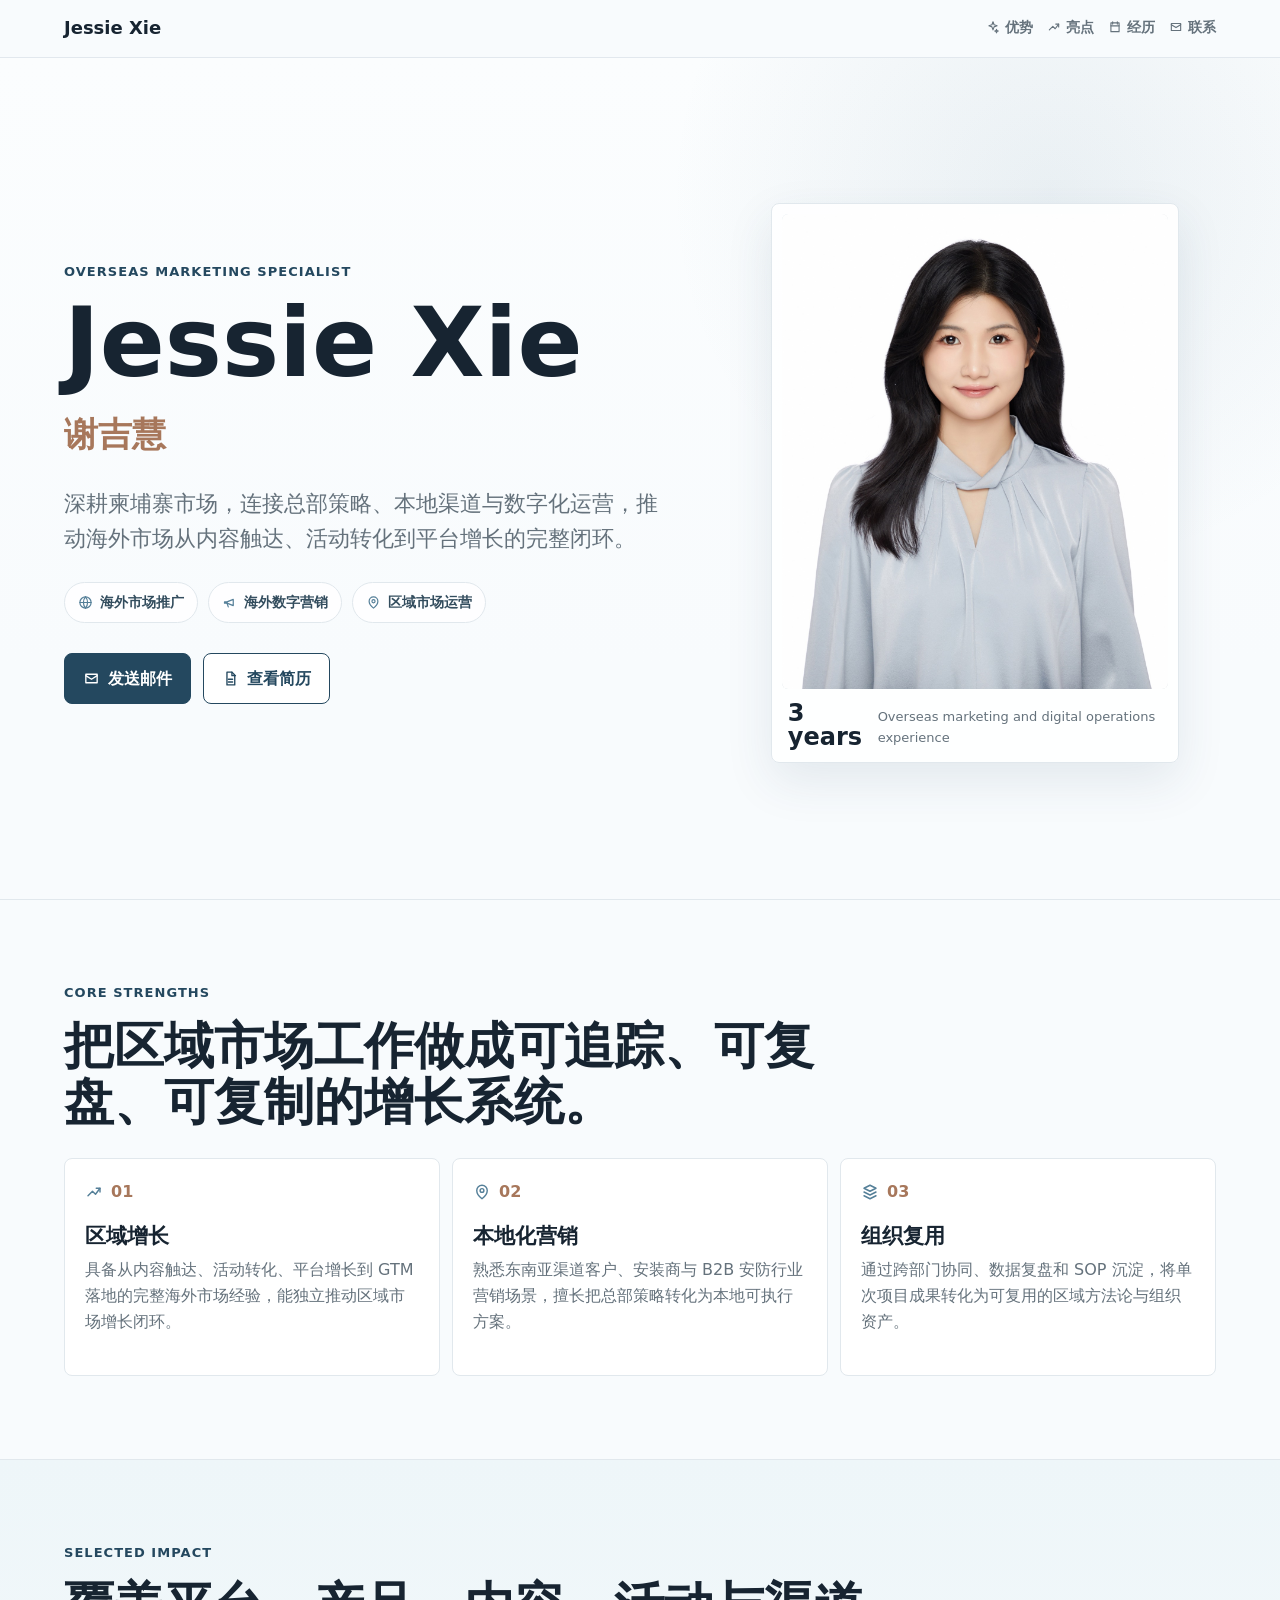
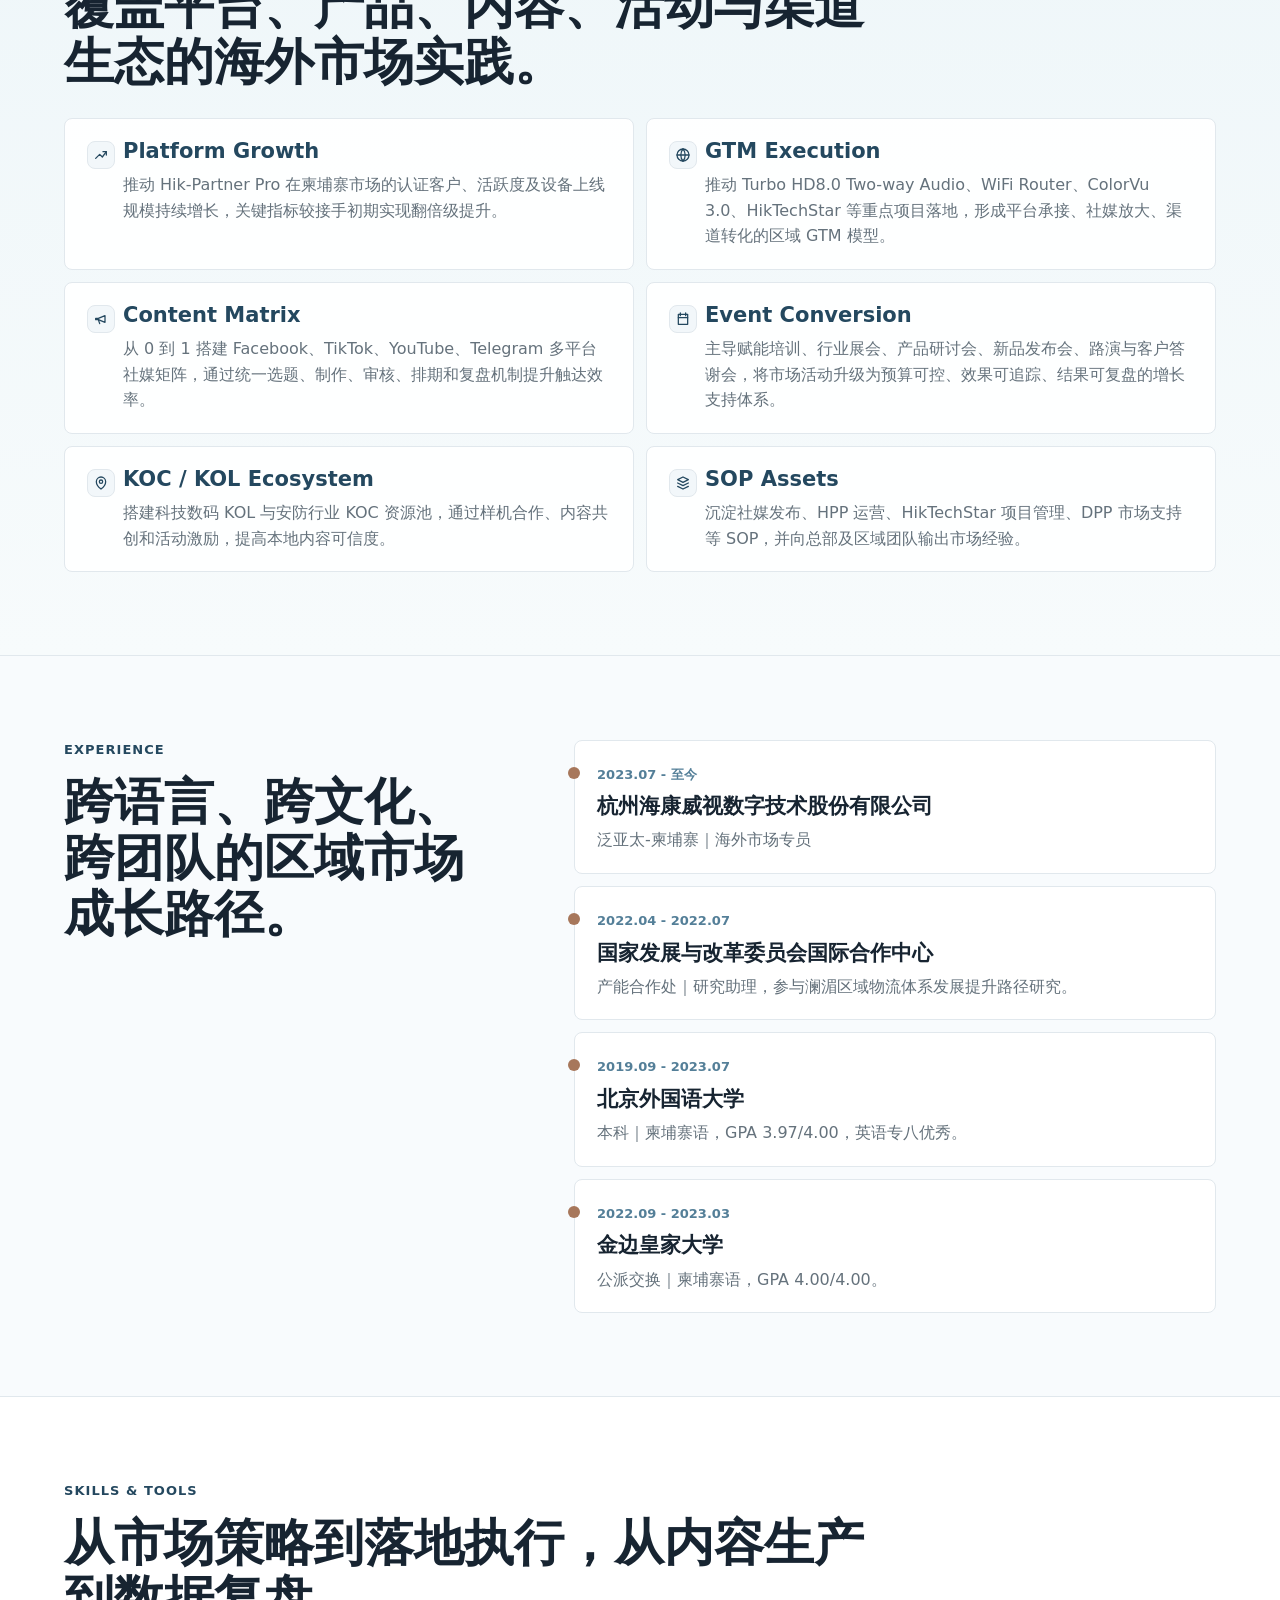
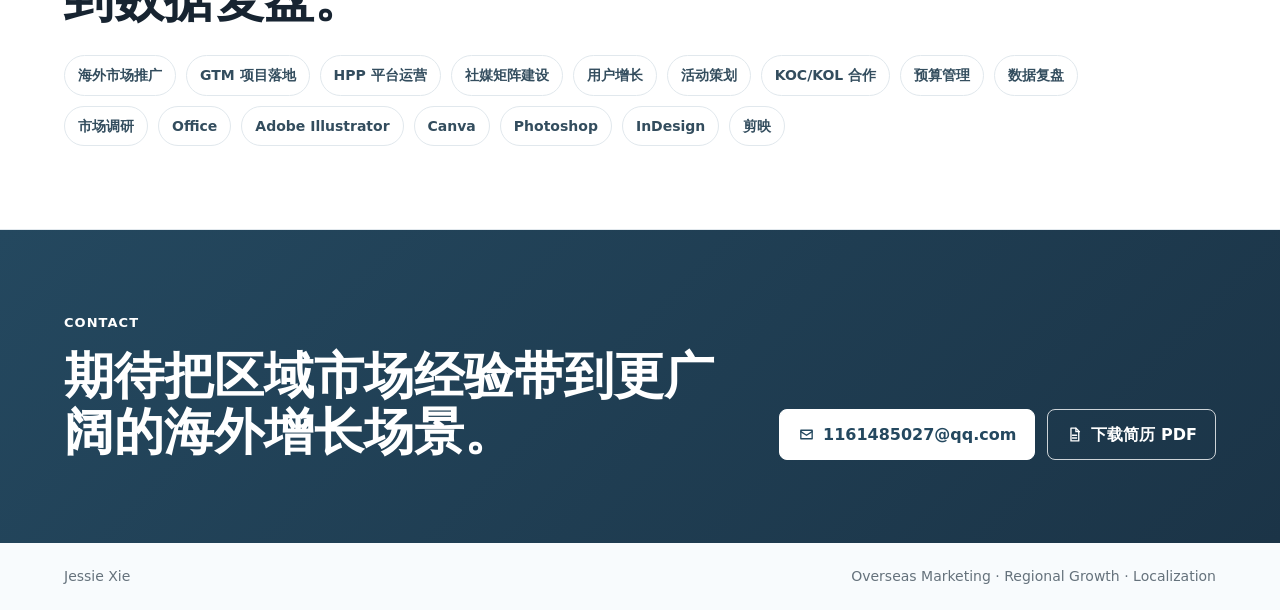
==== index.html @ 1bf98905 "Add Jessie Xie personal homepage" ====
<!DOCTYPE html>
<html lang="zh-CN">
  <head>
    <meta charset="UTF-8" />
    <meta name="viewport" content="width=device-width, initial-scale=1.0" />
    <meta
      name="description"
      content="Jessie Xie personal homepage for overseas marketing, regional growth, GTM execution, and Southeast Asia localization."
    />
    <title>Jessie Xie</title>
    <link rel="stylesheet" href="./styles.css" />
  </head>
  <body>
    <svg class="icon-sprite" aria-hidden="true">
      <symbol id="icon-mail" viewBox="0 0 24 24">
        <path d="M4 6h16v12H4z" />
        <path d="m4 8 8 5 8-5" />
      </symbol>
      <symbol id="icon-file" viewBox="0 0 24 24">
        <path d="M7 3h7l4 4v14H7z" />
        <path d="M14 3v5h5" />
        <path d="M9 13h6" />
        <path d="M9 17h6" />
      </symbol>
      <symbol id="icon-globe" viewBox="0 0 24 24">
        <circle cx="12" cy="12" r="9" />
        <path d="M3 12h18" />
        <path d="M12 3c2.2 2.4 3.3 5.4 3.3 9S14.2 18.6 12 21" />
        <path d="M12 3c-2.2 2.4-3.3 5.4-3.3 9S9.8 18.6 12 21" />
      </symbol>
      <symbol id="icon-trend" viewBox="0 0 24 24">
        <path d="M4 17 10 11l4 4 6-8" />
        <path d="M15 7h5v5" />
      </symbol>
      <symbol id="icon-map" viewBox="0 0 24 24">
        <path d="M12 21s7-5.3 7-11a7 7 0 0 0-14 0c0 5.7 7 11 7 11z" />
        <circle cx="12" cy="10" r="2.5" />
      </symbol>
      <symbol id="icon-layers" viewBox="0 0 24 24">
        <path d="m12 3 8 4-8 4-8-4z" />
        <path d="m4 12 8 4 8-4" />
        <path d="m4 17 8 4 8-4" />
      </symbol>
      <symbol id="icon-megaphone" viewBox="0 0 24 24">
        <path d="M4 13h4l10 4V7L8 11H4z" />
        <path d="m8 13 2 6" />
      </symbol>
      <symbol id="icon-calendar" viewBox="0 0 24 24">
        <path d="M5 5h14v15H5z" />
        <path d="M8 3v4" />
        <path d="M16 3v4" />
        <path d="M5 10h14" />
      </symbol>
      <symbol id="icon-spark" viewBox="0 0 24 24">
        <path d="M12 3l1.8 5.2L19 10l-5.2 1.8L12 17l-1.8-5.2L5 10l5.2-1.8z" />
        <path d="M18 16l.8 2.2L21 19l-2.2.8L18 22l-.8-2.2L15 19l2.2-.8z" />
      </symbol>
    </svg>

    <header class="site-header">
      <a class="brand" href="#top" aria-label="Jessie Xie home">Jessie Xie</a>
      <nav class="nav" aria-label="Main navigation">
        <a href="#strengths"><svg class="icon"><use href="#icon-spark"></use></svg>优势</a>
        <a href="#work"><svg class="icon"><use href="#icon-trend"></use></svg>亮点</a>
        <a href="#experience"><svg class="icon"><use href="#icon-calendar"></use></svg>经历</a>
        <a href="#contact"><svg class="icon"><use href="#icon-mail"></use></svg>联系</a>
      </nav>
    </header>

    <main id="top">
      <section class="hero">
        <div class="hero-copy">
          <p class="eyebrow">Overseas Marketing Specialist</p>
          <h1>Jessie Xie</h1>
          <p class="name-cn">谢吉慧</p>
          <p class="hero-lead">
            深耕柬埔寨市场，连接总部策略、本地渠道与数字化运营，推动海外市场从内容触达、活动转化到平台增长的完整闭环。
          </p>
          <div class="hero-tags" aria-label="Career focus">
            <span><svg class="icon"><use href="#icon-globe"></use></svg>海外市场推广</span>
            <span><svg class="icon"><use href="#icon-megaphone"></use></svg>海外数字营销</span>
            <span><svg class="icon"><use href="#icon-map"></use></svg>区域市场运营</span>
          </div>
          <div class="hero-actions">
            <a class="button primary" href="mailto:1161485027@qq.com"><svg class="icon"><use href="#icon-mail"></use></svg>发送邮件</a>
            <a class="button secondary" href="./assets/Jessie-Xie-Resume.pdf" target="_blank" rel="noopener"><svg class="icon"><use href="#icon-file"></use></svg>查看简历</a>
          </div>
        </div>

        <aside class="portrait-card" aria-label="Jessie Xie profile photo">
          <div class="portrait-frame">
            <img src="./assets/profile.jpg" alt="Jessie Xie简历照片" onerror="this.remove(); document.querySelector('.portrait-placeholder').hidden = false;" />
            <div class="portrait-placeholder" hidden>
              <span class="initials">JX</span>
              <span class="placeholder-label">Profile photo</span>
            </div>
          </div>
          <div class="portrait-caption">
            <strong>3 years</strong>
            <span>Overseas marketing and digital operations experience</span>
          </div>
        </aside>
      </section>

      <section class="section" id="strengths">
        <div class="section-heading">
          <p class="eyebrow">Core Strengths</p>
          <h2>把区域市场工作做成可追踪、可复盘、可复制的增长系统。</h2>
        </div>
        <div class="strength-grid">
          <article>
            <span class="card-index"><svg class="icon"><use href="#icon-trend"></use></svg>01</span>
            <h3>区域增长</h3>
            <p>
              具备从内容触达、活动转化、平台增长到 GTM 落地的完整海外市场经验，能独立推动区域市场增长闭环。
            </p>
          </article>
          <article>
            <span class="card-index"><svg class="icon"><use href="#icon-map"></use></svg>02</span>
            <h3>本地化营销</h3>
            <p>
              熟悉东南亚渠道客户、安装商与 B2B 安防行业营销场景，擅长把总部策略转化为本地可执行方案。
            </p>
          </article>
          <article>
            <span class="card-index"><svg class="icon"><use href="#icon-layers"></use></svg>03</span>
            <h3>组织复用</h3>
            <p>
              通过跨部门协同、数据复盘和 SOP 沉淀，将单次项目成果转化为可复用的区域方法论与组织资产。
            </p>
          </article>
        </div>
      </section>

      <section class="section work-section" id="work">
        <div class="section-heading">
          <p class="eyebrow">Selected Impact</p>
          <h2>覆盖平台、产品、内容、活动与渠道生态的海外市场实践。</h2>
        </div>
        <div class="impact-list">
          <article>
            <span class="impact-icon"><svg class="icon"><use href="#icon-trend"></use></svg></span>
            <h3>Platform Growth</h3>
            <p>
              推动 Hik-Partner Pro 在柬埔寨市场的认证客户、活跃度及设备上线规模持续增长，关键指标较接手初期实现翻倍级提升。
            </p>
          </article>
          <article>
            <span class="impact-icon"><svg class="icon"><use href="#icon-globe"></use></svg></span>
            <h3>GTM Execution</h3>
            <p>
              推动 Turbo HD8.0 Two-way Audio、WiFi Router、ColorVu 3.0、HikTechStar 等重点项目落地，形成平台承接、社媒放大、渠道转化的区域 GTM 模型。
            </p>
          </article>
          <article>
            <span class="impact-icon"><svg class="icon"><use href="#icon-megaphone"></use></svg></span>
            <h3>Content Matrix</h3>
            <p>
              从 0 到 1 搭建 Facebook、TikTok、YouTube、Telegram 多平台社媒矩阵，通过统一选题、制作、审核、排期和复盘机制提升触达效率。
            </p>
          </article>
          <article>
            <span class="impact-icon"><svg class="icon"><use href="#icon-calendar"></use></svg></span>
            <h3>Event Conversion</h3>
            <p>
              主导赋能培训、行业展会、产品研讨会、新品发布会、路演与客户答谢会，将市场活动升级为预算可控、效果可追踪、结果可复盘的增长支持体系。
            </p>
          </article>
          <article>
            <span class="impact-icon"><svg class="icon"><use href="#icon-map"></use></svg></span>
            <h3>KOC / KOL Ecosystem</h3>
            <p>
              搭建科技数码 KOL 与安防行业 KOC 资源池，通过样机合作、内容共创和活动激励，提高本地内容可信度。
            </p>
          </article>
          <article>
            <span class="impact-icon"><svg class="icon"><use href="#icon-layers"></use></svg></span>
            <h3>SOP Assets</h3>
            <p>
              沉淀社媒发布、HPP 运营、HikTechStar 项目管理、DPP 市场支持等 SOP，并向总部及区域团队输出市场经验。
            </p>
          </article>
        </div>
      </section>

      <section class="section split-section" id="experience">
        <div class="section-heading">
          <p class="eyebrow">Experience</p>
          <h2>跨语言、跨文化、跨团队的区域市场成长路径。</h2>
        </div>
        <div class="timeline">
          <article>
            <span class="time">2023.07 - 至今</span>
            <h3>杭州海康威视数字技术股份有限公司</h3>
            <p>泛亚太-柬埔寨｜海外市场专员</p>
          </article>
          <article>
            <span class="time">2022.04 - 2022.07</span>
            <h3>国家发展与改革委员会国际合作中心</h3>
            <p>产能合作处｜研究助理，参与澜湄区域物流体系发展提升路径研究。</p>
          </article>
          <article>
            <span class="time">2019.09 - 2023.07</span>
            <h3>北京外国语大学</h3>
            <p>本科｜柬埔寨语，GPA 3.97/4.00，英语专八优秀。</p>
          </article>
          <article>
            <span class="time">2022.09 - 2023.03</span>
            <h3>金边皇家大学</h3>
            <p>公派交换｜柬埔寨语，GPA 4.00/4.00。</p>
          </article>
        </div>
      </section>

      <section class="section skills-section">
        <div class="section-heading">
          <p class="eyebrow">Skills & Tools</p>
          <h2>从市场策略到落地执行，从内容生产到数据复盘。</h2>
        </div>
        <div class="skills">
          <span>海外市场推广</span>
          <span>GTM 项目落地</span>
          <span>HPP 平台运营</span>
          <span>社媒矩阵建设</span>
          <span>用户增长</span>
          <span>活动策划</span>
          <span>KOC/KOL 合作</span>
          <span>预算管理</span>
          <span>数据复盘</span>
          <span>市场调研</span>
          <span>Office</span>
          <span>Adobe Illustrator</span>
          <span>Canva</span>
          <span>Photoshop</span>
          <span>InDesign</span>
          <span>剪映</span>
        </div>
      </section>

      <section class="contact" id="contact">
        <div>
          <p class="eyebrow">Contact</p>
          <h2>期待把区域市场经验带到更广阔的海外增长场景。</h2>
        </div>
        <div class="contact-actions">
          <a class="button primary" href="mailto:1161485027@qq.com"><svg class="icon"><use href="#icon-mail"></use></svg>1161485027@qq.com</a>
          <a class="button secondary" href="./assets/Jessie-Xie-Resume.pdf" target="_blank" rel="noopener"><svg class="icon"><use href="#icon-file"></use></svg>下载简历 PDF</a>
        </div>
      </section>
    </main>

    <footer class="footer">
      <span>Jessie Xie</span>
      <span>Overseas Marketing · Regional Growth · Localization</span>
    </footer>
  </body>
</html>
---- styles.css ----
:root {
  color-scheme: light;
  --ink: #172431;
  --muted: #65727c;
  --line: #e1e8ed;
  --paper: #f8fbfd;
  --panel: #ffffff;
  --accent: #547f98;
  --accent-dark: #24485f;
  --warm: #a7775b;
  --soft: #eef6f9;
  --mist: #f2f7fa;
  --shadow: 0 18px 48px rgba(36, 72, 95, 0.1);
}

* {
  box-sizing: border-box;
}

html {
  scroll-behavior: smooth;
}

body {
  margin: 0;
  background: var(--paper);
  color: var(--ink);
  font-family: Inter, ui-sans-serif, system-ui, -apple-system, BlinkMacSystemFont, "Segoe UI", "PingFang SC", "Microsoft YaHei", sans-serif;
  line-height: 1.6;
}

a {
  color: inherit;
  text-decoration: none;
}

.icon-sprite {
  position: absolute;
  width: 0;
  height: 0;
  overflow: hidden;
}

.icon {
  width: 1em;
  height: 1em;
  flex: 0 0 auto;
  stroke: currentColor;
  stroke-width: 1.9;
  stroke-linecap: round;
  stroke-linejoin: round;
  fill: none;
}

.site-header {
  position: sticky;
  top: 0;
  z-index: 10;
  display: flex;
  align-items: center;
  justify-content: space-between;
  gap: 24px;
  padding: 14px clamp(20px, 5vw, 72px);
  border-bottom: 1px solid rgba(225, 232, 237, 0.92);
  background: rgba(248, 251, 253, 0.94);
  backdrop-filter: blur(16px);
}

.brand {
  font-size: 18px;
  font-weight: 800;
  letter-spacing: 0;
}

.nav {
  display: flex;
  flex-wrap: wrap;
  justify-content: flex-end;
  gap: 8px 14px;
  color: var(--muted);
  font-size: 14px;
  font-weight: 650;
}

.nav a {
  display: inline-flex;
  align-items: center;
  gap: 5px;
  border-bottom: 2px solid transparent;
}

.nav .icon {
  width: 14px;
  height: 14px;
}

.nav a:hover {
  color: var(--accent-dark);
  border-color: var(--accent);
}

main {
  overflow: hidden;
}

.hero {
  display: grid;
  grid-template-columns: minmax(0, 1.08fr) minmax(300px, 0.86fr);
  align-items: center;
  gap: clamp(28px, 5vw, 68px);
  min-height: calc(100vh - 58px);
  padding: clamp(36px, 6vw, 68px) clamp(20px, 5vw, 72px) clamp(34px, 5vw, 58px);
  border-bottom: 1px solid var(--line);
  background:
    radial-gradient(circle at 82% 16%, rgba(84, 127, 152, 0.1), transparent 30%),
    linear-gradient(180deg, #fbfdfe 0%, var(--paper) 72%);
}

.hero-copy {
  max-width: 840px;
}

.eyebrow {
  margin: 0 0 14px;
  color: var(--accent-dark);
  font-size: 13px;
  font-weight: 800;
  letter-spacing: 0.08em;
  text-transform: uppercase;
}

h1,
h2,
h3,
p {
  overflow-wrap: anywhere;
}

h1 {
  margin: 0;
  font-size: clamp(50px, 8.2vw, 96px);
  line-height: 0.96;
  letter-spacing: 0;
}

.name-cn {
  margin: 18px 0 0;
  color: var(--warm);
  font-size: clamp(22px, 3vw, 34px);
  font-weight: 800;
}

.hero-lead {
  max-width: 720px;
  margin: 24px 0 0;
  color: var(--muted);
  font-size: clamp(17px, 1.8vw, 22px);
}

.hero-tags,
.skills {
  display: flex;
  flex-wrap: wrap;
  gap: 10px;
}

.hero-tags {
  margin: 26px 0 0;
}

.hero-tags span,
.skills span {
  display: inline-flex;
  align-items: center;
  gap: 7px;
  min-height: 38px;
  padding: 8px 13px;
  border: 1px solid var(--line);
  border-radius: 999px;
  background: rgba(255, 255, 255, 0.86);
  color: #334d5e;
  font-size: 14px;
  font-weight: 700;
}

.hero-tags .icon {
  width: 15px;
  height: 15px;
  color: var(--accent);
}

.hero-actions,
.contact-actions {
  display: flex;
  flex-wrap: wrap;
  gap: 12px;
  margin-top: 30px;
}

.button {
  display: inline-flex;
  align-items: center;
  justify-content: center;
  gap: 8px;
  min-height: 48px;
  padding: 12px 18px;
  border-radius: 8px;
  border: 1px solid var(--accent-dark);
  font-weight: 800;
  transition: transform 180ms ease, box-shadow 180ms ease, background 180ms ease;
}

.button .icon {
  width: 17px;
  height: 17px;
}

.button:hover {
  transform: translateY(-2px);
  box-shadow: 0 14px 30px rgba(84, 127, 152, 0.2);
}

.button.primary {
  background: var(--accent-dark);
  color: #fff;
}

.button.secondary {
  background: #fff;
  color: var(--accent-dark);
}

.portrait-card {
  width: min(100%, 408px);
  justify-self: center;
  padding: 10px;
  border: 1px solid var(--line);
  border-radius: 8px;
  background: rgba(255, 255, 255, 0.92);
  box-shadow: var(--shadow);
}

.portrait-frame {
  position: relative;
  display: grid;
  place-items: center;
  aspect-ratio: 5 / 6.15;
  overflow: hidden;
  border-radius: 6px;
  background:
    linear-gradient(135deg, rgba(84, 127, 152, 0.14), rgba(167, 119, 91, 0.1)),
    linear-gradient(180deg, #f3f8fa, #e1edf3);
}

.portrait-frame::before {
  display: none;
}

.portrait-frame img {
  position: absolute;
  inset: 0;
  width: 100%;
  height: 100%;
  object-fit: cover;
  object-position: 50% 45%;
  z-index: 1;
}

.portrait-placeholder {
  position: relative;
  z-index: 2;
  display: grid;
  gap: 10px;
  place-items: center;
  text-align: center;
}

.portrait-placeholder[hidden] {
  display: none;
}

.initials {
  display: grid;
  place-items: center;
  width: 112px;
  height: 112px;
  border-radius: 50%;
  background: rgba(255, 255, 255, 0.84);
  color: var(--accent-dark);
  font-size: 38px;
  font-weight: 900;
}

.placeholder-label {
  color: var(--accent-dark);
  font-size: 13px;
  font-weight: 800;
  text-transform: uppercase;
}

.portrait-caption {
  display: flex;
  align-items: baseline;
  gap: 10px;
  padding: 12px 6px 3px;
}

.portrait-caption strong {
  font-size: 24px;
  line-height: 1;
}

.portrait-caption span {
  color: var(--muted);
  font-size: 13px;
}

.section {
  padding: clamp(48px, 6.5vw, 84px) clamp(20px, 5vw, 72px);
  border-bottom: 1px solid var(--line);
}

.section-heading {
  max-width: 820px;
  margin-bottom: 28px;
}

.section-heading h2,
.contact h2 {
  margin: 0;
  font-size: clamp(28px, 4.4vw, 50px);
  line-height: 1.12;
  letter-spacing: 0;
}

.strength-grid {
  display: grid;
  grid-template-columns: repeat(3, minmax(0, 1fr));
  gap: 12px;
}

.strength-grid article,
.impact-list article,
.timeline article {
  border: 1px solid var(--line);
  border-radius: 8px;
  background: rgba(255, 255, 255, 0.94);
}

.strength-grid article {
  min-height: 218px;
  padding: 20px;
}

.card-index {
  display: inline-flex;
  align-items: center;
  gap: 8px;
  color: var(--warm);
  font-weight: 900;
}

.card-index .icon {
  width: 18px;
  height: 18px;
  color: var(--accent);
}

h3 {
  margin: 16px 0 8px;
  font-size: 21px;
  line-height: 1.2;
}

article p {
  margin: 0;
  color: var(--muted);
}

.work-section {
  background:
    linear-gradient(180deg, var(--soft), #f7fbfc);
}

.impact-list {
  display: grid;
  grid-template-columns: repeat(2, minmax(0, 1fr));
  gap: 12px;
}

.impact-list article {
  position: relative;
  padding: 20px 22px 20px 58px;
}

.impact-list h3 {
  margin-top: 0;
  color: var(--accent-dark);
}

.impact-icon {
  position: absolute;
  top: 22px;
  left: 22px;
  display: grid;
  place-items: center;
  width: 28px;
  height: 28px;
  border: 1px solid var(--line);
  border-radius: 8px;
  background: var(--mist);
  color: var(--accent-dark);
}

.impact-icon .icon {
  width: 16px;
  height: 16px;
}

.split-section {
  display: grid;
  grid-template-columns: minmax(260px, 0.82fr) minmax(0, 1.18fr);
  gap: clamp(28px, 5vw, 66px);
}

.timeline {
  display: grid;
  gap: 12px;
}

.timeline article {
  position: relative;
  padding: 20px 22px;
}

.timeline article::before {
  content: "";
  position: absolute;
  top: 26px;
  left: -7px;
  width: 12px;
  height: 12px;
  border-radius: 50%;
  background: var(--warm);
}

.time {
  color: var(--accent);
  font-size: 13px;
  font-weight: 900;
}

.timeline h3 {
  margin-top: 8px;
}

.skills-section {
  background: #fff;
}

.skills {
  max-width: 1060px;
}

.contact {
  display: grid;
  grid-template-columns: minmax(0, 1fr) auto;
  align-items: end;
  gap: 30px;
  padding: clamp(50px, 6.5vw, 84px) clamp(20px, 5vw, 72px);
  background:
    linear-gradient(135deg, var(--accent-dark), #1b3447);
  color: #fff;
}

.contact .eyebrow,
.contact h2 {
  color: #fff;
}

.contact .button.primary {
  background: #fff;
  color: var(--accent-dark);
  border-color: #fff;
}

.contact .button.secondary {
  background: transparent;
  color: #fff;
  border-color: rgba(255, 255, 255, 0.78);
}

.footer {
  display: flex;
  justify-content: space-between;
  gap: 18px;
  padding: 22px clamp(20px, 5vw, 72px);
  color: var(--muted);
  font-size: 14px;
}

@media (max-width: 920px) {
  .hero,
  .split-section,
  .contact {
    grid-template-columns: 1fr;
  }

  .hero {
    min-height: auto;
  }

  .portrait-card {
    justify-self: start;
    width: min(100%, 360px);
  }

  .strength-grid,
  .impact-list {
    grid-template-columns: 1fr;
  }

  .contact-actions {
    margin-top: 0;
  }
}

@media (max-width: 620px) {
  .site-header {
    align-items: flex-start;
    flex-direction: column;
    gap: 10px;
  }

  .nav {
    justify-content: flex-start;
  }

  h1 {
    font-size: clamp(48px, 17vw, 72px);
  }

  .hero-tags span,
  .skills span,
  .button {
    width: 100%;
  }

  .button {
    min-height: 46px;
  }

  .section-heading h2,
  .contact h2 {
    font-size: clamp(28px, 10vw, 42px);
  }

  .strength-grid article {
    min-height: 0;
  }

  .footer {
    flex-direction: column;
  }
}
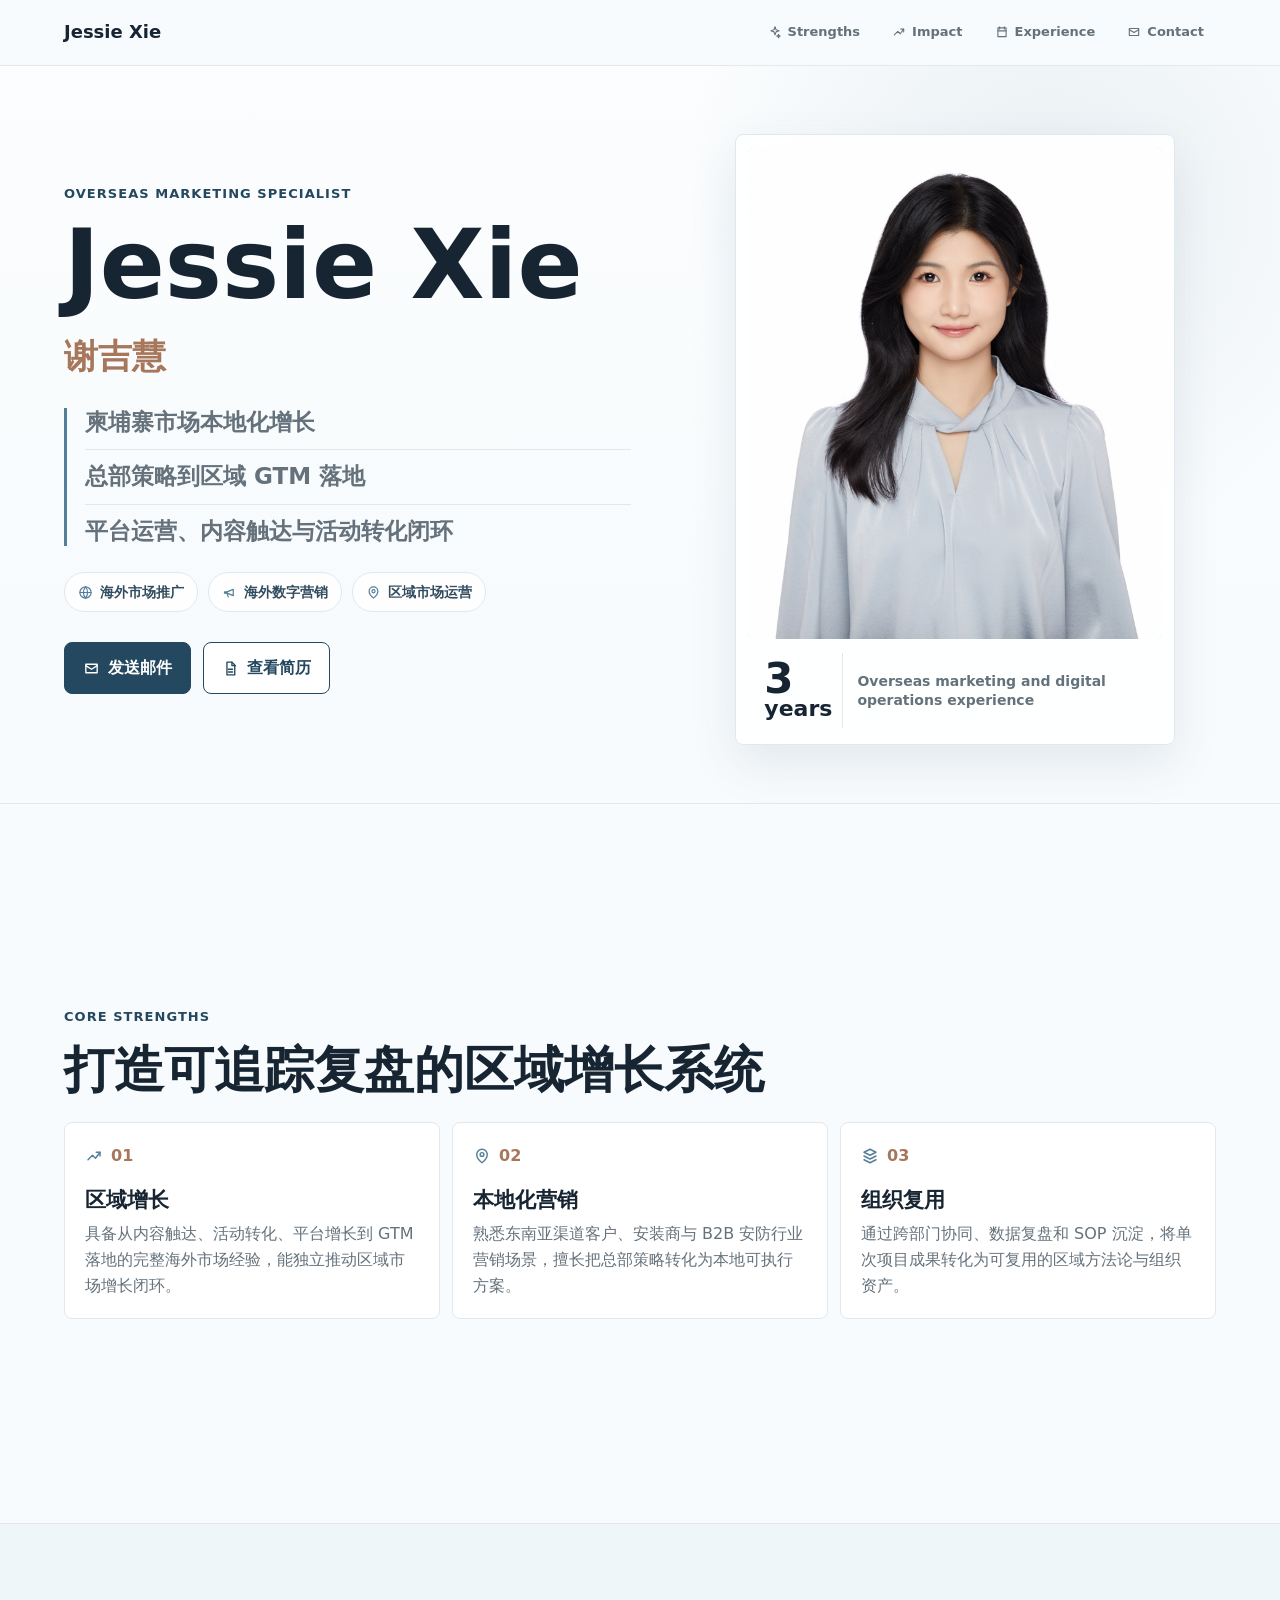
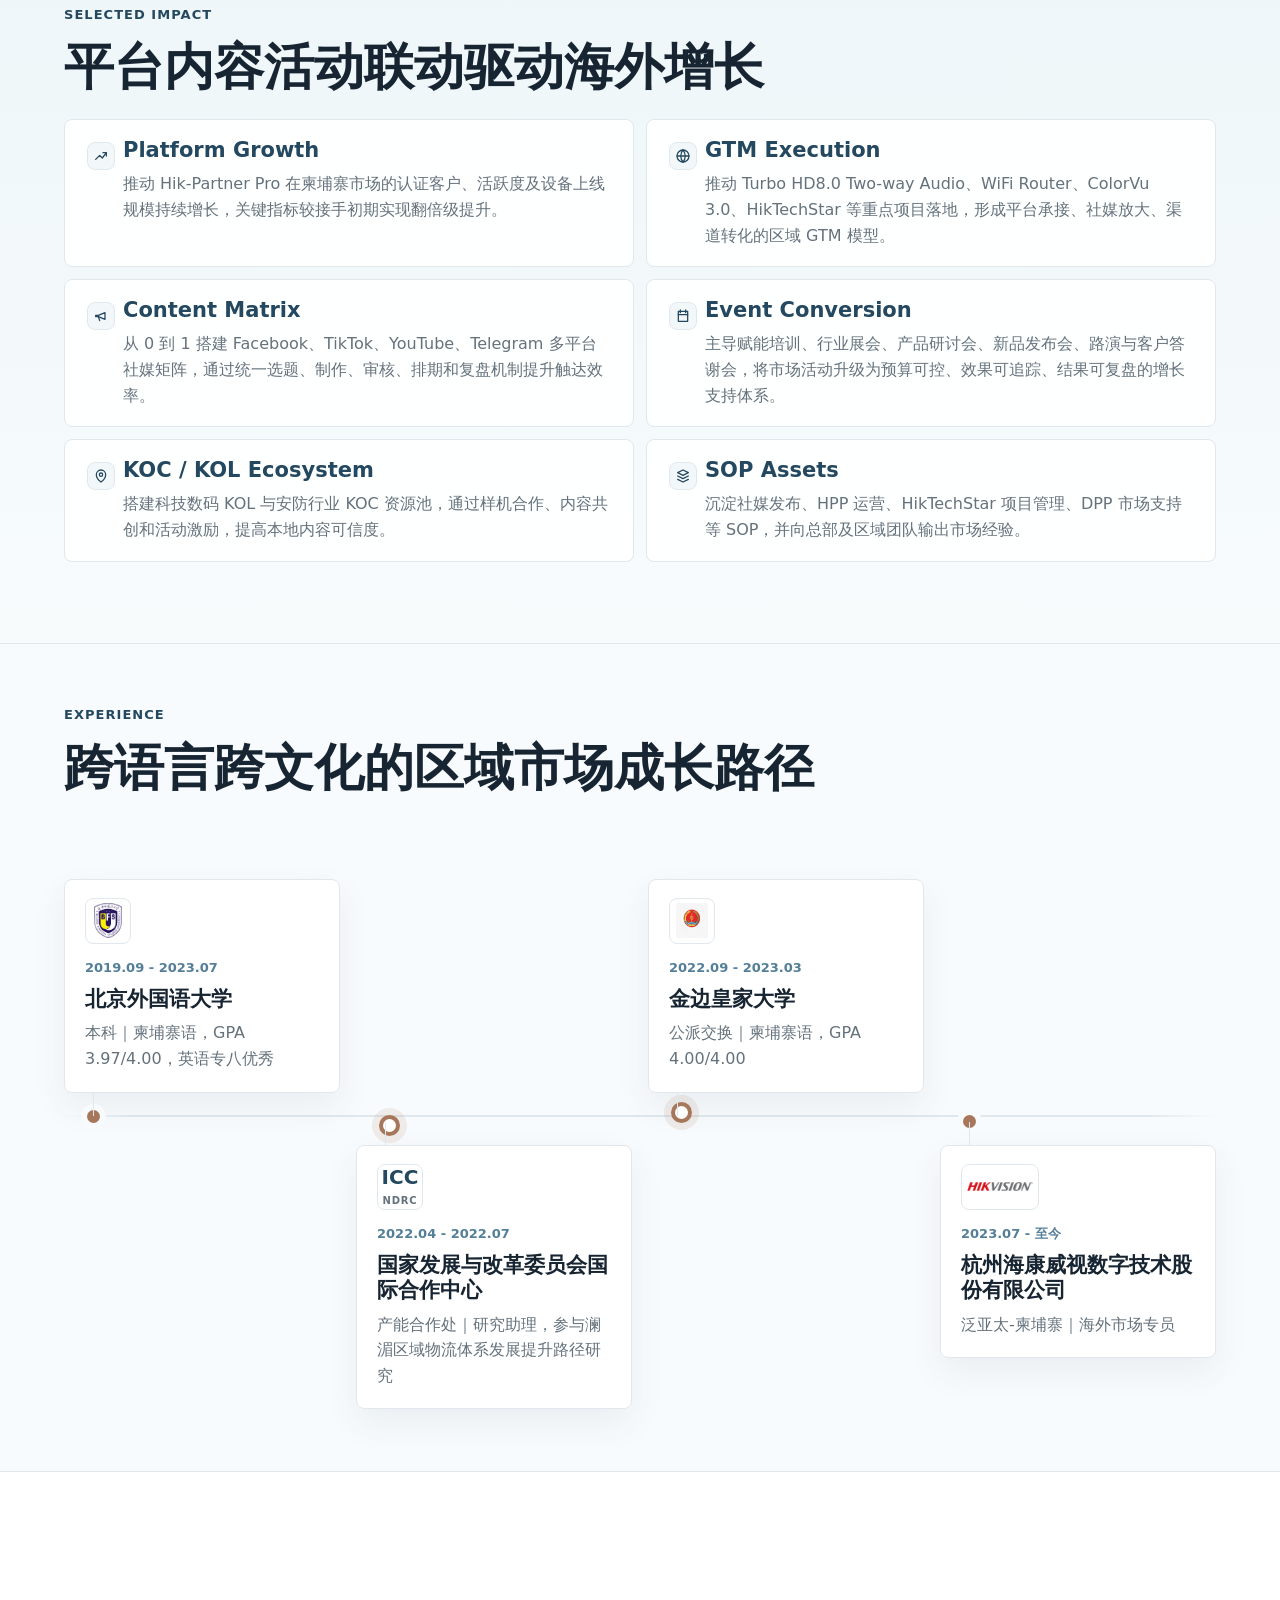
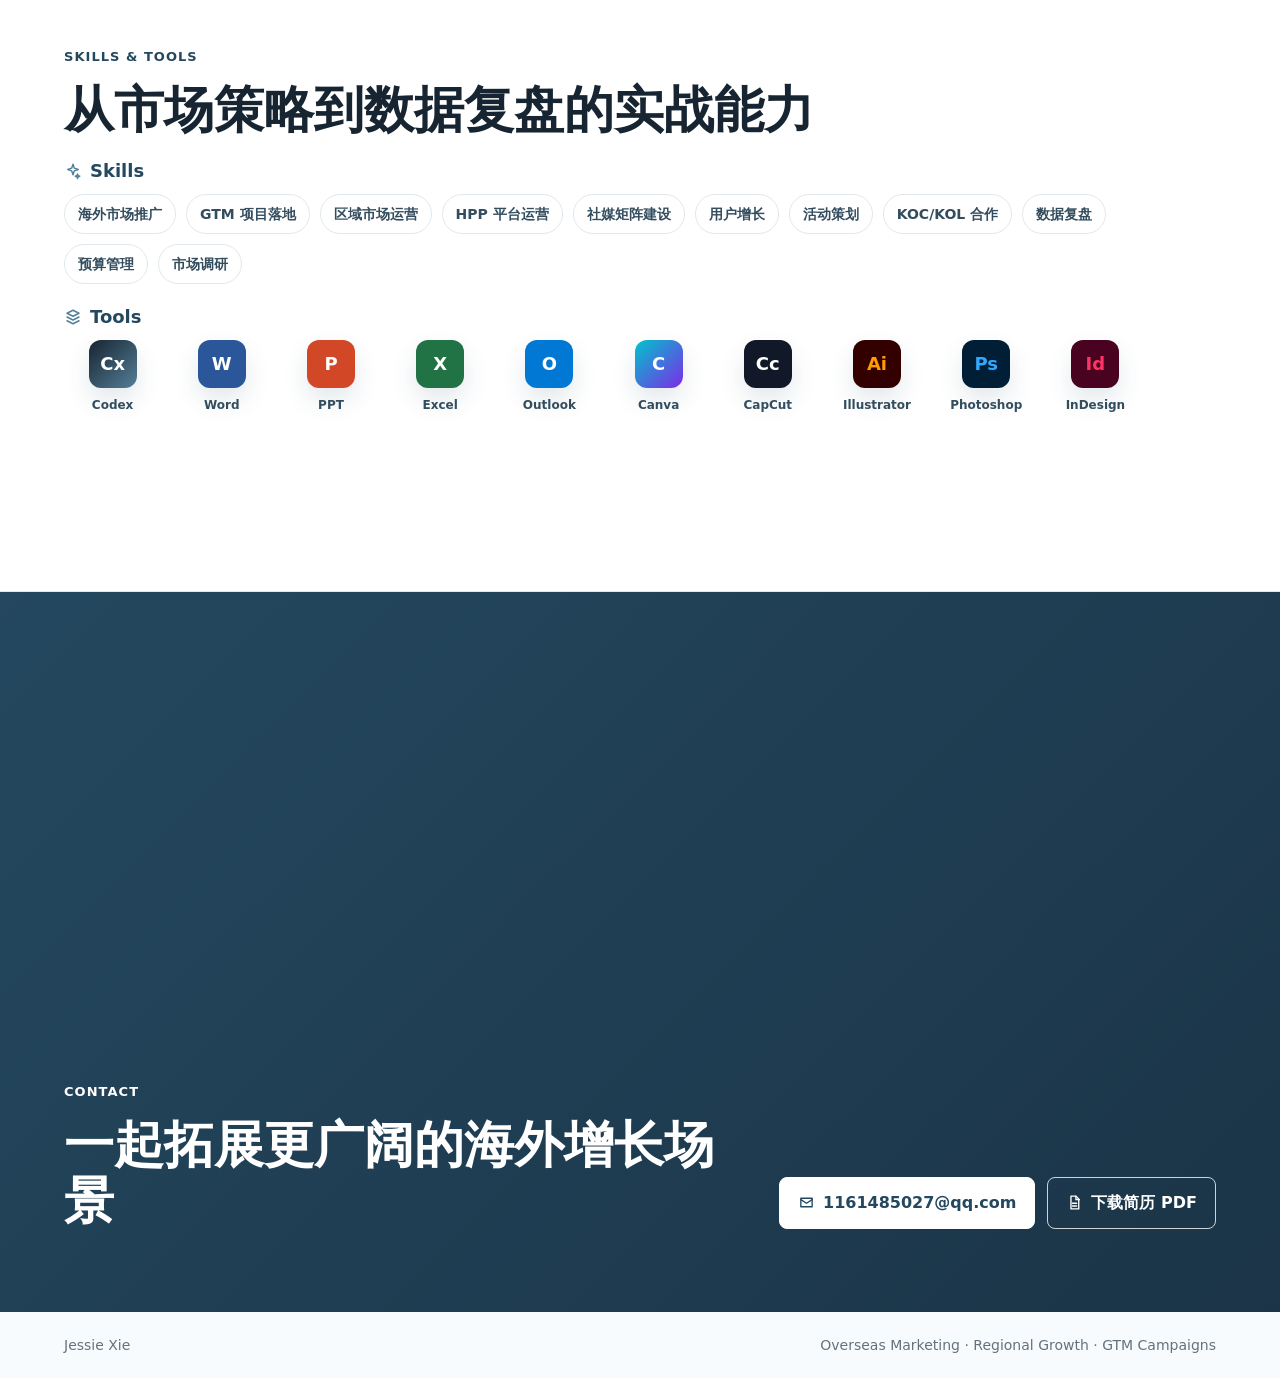
==== commit a3bb146a: "Polish personal homepage" ====
--- a/index.html
+++ b/index.html
@@ -60,10 +60,10 @@
     <header class="site-header">
       <a class="brand" href="#top" aria-label="Jessie Xie home">Jessie Xie</a>
       <nav class="nav" aria-label="Main navigation">
-        <a href="#strengths"><svg class="icon"><use href="#icon-spark"></use></svg>优势</a>
-        <a href="#work"><svg class="icon"><use href="#icon-trend"></use></svg>亮点</a>
-        <a href="#experience"><svg class="icon"><use href="#icon-calendar"></use></svg>经历</a>
-        <a href="#contact"><svg class="icon"><use href="#icon-mail"></use></svg>联系</a>
+        <a href="#strengths"><svg class="icon"><use href="#icon-spark"></use></svg>Strengths</a>
+        <a href="#work"><svg class="icon"><use href="#icon-trend"></use></svg>Impact</a>
+        <a href="#experience"><svg class="icon"><use href="#icon-calendar"></use></svg>Experience</a>
+        <a href="#contact"><svg class="icon"><use href="#icon-mail"></use></svg>Contact</a>
       </nav>
     </header>
 
@@ -73,9 +73,11 @@
           <p class="eyebrow">Overseas Marketing Specialist</p>
           <h1>Jessie Xie</h1>
           <p class="name-cn">谢吉慧</p>
-          <p class="hero-lead">
-            深耕柬埔寨市场，连接总部策略、本地渠道与数字化运营，推动海外市场从内容触达、活动转化到平台增长的完整闭环。
-          </p>
+          <div class="hero-lead">
+            <span>柬埔寨市场本地化增长</span>
+            <span>总部策略到区域 GTM 落地</span>
+            <span>平台运营、内容触达与活动转化闭环</span>
+          </div>
           <div class="hero-tags" aria-label="Career focus">
             <span><svg class="icon"><use href="#icon-globe"></use></svg>海外市场推广</span>
             <span><svg class="icon"><use href="#icon-megaphone"></use></svg>海外数字营销</span>
@@ -88,16 +90,20 @@
         </div>
 
         <aside class="portrait-card" aria-label="Jessie Xie profile photo">
-          <div class="portrait-frame">
+          <a class="portrait-frame" href="./assets/profile.jpg" target="_blank" rel="noopener" aria-label="Open Jessie Xie profile photo">
             <img src="./assets/profile.jpg" alt="Jessie Xie简历照片" onerror="this.remove(); document.querySelector('.portrait-placeholder').hidden = false;" />
             <div class="portrait-placeholder" hidden>
               <span class="initials">JX</span>
               <span class="placeholder-label">Profile photo</span>
             </div>
-          </div>
+            <span class="photo-zoom">Click to enlarge</span>
+          </a>
           <div class="portrait-caption">
-            <strong>3 years</strong>
-            <span>Overseas marketing and digital operations experience</span>
+            <div class="metric">
+              <strong>3</strong>
+              <span>years</span>
+            </div>
+            <p>Overseas marketing and digital operations experience</p>
           </div>
         </aside>
       </section>
@@ -105,7 +111,7 @@
       <section class="section" id="strengths">
         <div class="section-heading">
           <p class="eyebrow">Core Strengths</p>
-          <h2>把区域市场工作做成可追踪、可复盘、可复制的增长系统。</h2>
+          <h2>打造可追踪复盘的区域增长系统</h2>
         </div>
         <div class="strength-grid">
           <article>
@@ -135,7 +141,7 @@
       <section class="section work-section" id="work">
         <div class="section-heading">
           <p class="eyebrow">Selected Impact</p>
-          <h2>覆盖平台、产品、内容、活动与渠道生态的海外市场实践。</h2>
+          <h2>平台内容活动联动驱动海外增长</h2>
         </div>
         <div class="impact-list">
           <article>
@@ -183,64 +189,92 @@
         </div>
       </section>
 
-      <section class="section split-section" id="experience">
+      <section class="section experience-section" id="experience">
         <div class="section-heading">
           <p class="eyebrow">Experience</p>
-          <h2>跨语言、跨文化、跨团队的区域市场成长路径。</h2>
+          <h2>跨语言跨文化的区域市场成长路径</h2>
         </div>
         <div class="timeline">
-          <article>
+          <article class="timeline-item">
+            <div class="timeline-logo logo-mark">
+              <img src="./assets/bfsu-logo.png" alt="Beijing Foreign Studies University logo" />
+            </div>
+            <span class="time">2019.09 - 2023.07</span>
+            <h3>北京外国语大学</h3>
+            <p>本科｜柬埔寨语，GPA 3.97/4.00，英语专八优秀</p>
+          </article>
+          <article class="timeline-item overlap-item">
+            <div class="timeline-logo logo-text">
+              <strong>ICC</strong>
+              <span>NDRC</span>
+            </div>
+            <span class="time">2022.04 - 2022.07</span>
+            <h3>国家发展与改革委员会国际合作中心</h3>
+            <p>产能合作处｜研究助理，参与澜湄区域物流体系发展提升路径研究</p>
+          </article>
+          <article class="timeline-item overlap-item">
+            <div class="timeline-logo logo-mark">
+              <img src="./assets/rupp-logo.png" alt="Royal University of Phnom Penh logo" />
+            </div>
+            <span class="time">2022.09 - 2023.03</span>
+            <h3>金边皇家大学</h3>
+            <p>公派交换｜柬埔寨语，GPA 4.00/4.00</p>
+          </article>
+          <article class="timeline-item">
+            <div class="timeline-logo logo-wide">
+              <img src="./assets/hikvision-logo.png" alt="Hikvision logo" />
+            </div>
             <span class="time">2023.07 - 至今</span>
             <h3>杭州海康威视数字技术股份有限公司</h3>
             <p>泛亚太-柬埔寨｜海外市场专员</p>
           </article>
-          <article>
-            <span class="time">2022.04 - 2022.07</span>
-            <h3>国家发展与改革委员会国际合作中心</h3>
-            <p>产能合作处｜研究助理，参与澜湄区域物流体系发展提升路径研究。</p>
-          </article>
-          <article>
-            <span class="time">2019.09 - 2023.07</span>
-            <h3>北京外国语大学</h3>
-            <p>本科｜柬埔寨语，GPA 3.97/4.00，英语专八优秀。</p>
-          </article>
-          <article>
-            <span class="time">2022.09 - 2023.03</span>
-            <h3>金边皇家大学</h3>
-            <p>公派交换｜柬埔寨语，GPA 4.00/4.00。</p>
-          </article>
         </div>
       </section>
 
       <section class="section skills-section">
         <div class="section-heading">
           <p class="eyebrow">Skills & Tools</p>
-          <h2>从市场策略到落地执行，从内容生产到数据复盘。</h2>
-        </div>
-        <div class="skills">
-          <span>海外市场推广</span>
-          <span>GTM 项目落地</span>
-          <span>HPP 平台运营</span>
-          <span>社媒矩阵建设</span>
-          <span>用户增长</span>
-          <span>活动策划</span>
-          <span>KOC/KOL 合作</span>
-          <span>预算管理</span>
-          <span>数据复盘</span>
-          <span>市场调研</span>
-          <span>Office</span>
-          <span>Adobe Illustrator</span>
-          <span>Canva</span>
-          <span>Photoshop</span>
-          <span>InDesign</span>
-          <span>剪映</span>
+          <h2>从市场策略到数据复盘的实战能力</h2>
+        </div>
+        <div class="skill-groups">
+          <div class="skill-group">
+            <h3><svg class="icon"><use href="#icon-spark"></use></svg>Skills</h3>
+            <div class="skills">
+              <span>海外市场推广</span>
+              <span>GTM 项目落地</span>
+              <span>区域市场运营</span>
+              <span>HPP 平台运营</span>
+              <span>社媒矩阵建设</span>
+              <span>用户增长</span>
+              <span>活动策划</span>
+              <span>KOC/KOL 合作</span>
+              <span>数据复盘</span>
+              <span>预算管理</span>
+              <span>市场调研</span>
+            </div>
+          </div>
+          <div class="skill-group">
+            <h3><svg class="icon"><use href="#icon-layers"></use></svg>Tools</h3>
+            <div class="tool-grid">
+              <span class="tool-card"><span class="tool-icon codex-icon">Cx</span>Codex</span>
+              <span class="tool-card"><span class="tool-icon word-icon">W</span>Word</span>
+              <span class="tool-card"><span class="tool-icon ppt-icon">P</span>PPT</span>
+              <span class="tool-card"><span class="tool-icon excel-icon">X</span>Excel</span>
+              <span class="tool-card"><span class="tool-icon outlook-icon">O</span>Outlook</span>
+              <span class="tool-card"><span class="tool-icon canva-icon">C</span>Canva</span>
+              <span class="tool-card"><span class="tool-icon capcut-icon">Cc</span>CapCut</span>
+              <span class="tool-card"><span class="tool-icon ai-icon">Ai</span>Illustrator</span>
+              <span class="tool-card"><span class="tool-icon ps-icon">Ps</span>Photoshop</span>
+              <span class="tool-card"><span class="tool-icon id-icon">Id</span>InDesign</span>
+            </div>
+          </div>
         </div>
       </section>
 
       <section class="contact" id="contact">
         <div>
           <p class="eyebrow">Contact</p>
-          <h2>期待把区域市场经验带到更广阔的海外增长场景。</h2>
+          <h2>一起拓展更广阔的海外增长场景</h2>
         </div>
         <div class="contact-actions">
           <a class="button primary" href="mailto:1161485027@qq.com"><svg class="icon"><use href="#icon-mail"></use></svg>1161485027@qq.com</a>
@@ -251,7 +285,7 @@
 
     <footer class="footer">
       <span>Jessie Xie</span>
-      <span>Overseas Marketing · Regional Growth · Localization</span>
+      <span>Overseas Marketing · Regional Growth · GTM Campaigns</span>
     </footer>
   </body>
 </html>
--- a/styles.css
+++ b/styles.css
@@ -1,5 +1,6 @@
 :root {
   color-scheme: light;
+  --page-height: clamp(720px, 56.25vw, 900px);
   --ink: #172431;
   --muted: #65727c;
   --line: #e1e8ed;
@@ -76,17 +77,22 @@
   display: flex;
   flex-wrap: wrap;
   justify-content: flex-end;
-  gap: 8px 14px;
+  gap: 8px;
   color: var(--muted);
-  font-size: 14px;
-  font-weight: 650;
+  font-size: 13px;
+  font-weight: 760;
 }
 
 .nav a {
   display: inline-flex;
   align-items: center;
-  gap: 5px;
-  border-bottom: 2px solid transparent;
+  gap: 6px;
+  min-height: 34px;
+  padding: 7px 11px;
+  border: 1px solid transparent;
+  border-radius: 999px;
+  background: transparent;
+  transition: background 180ms ease, border-color 180ms ease, color 180ms ease;
 }
 
 .nav .icon {
@@ -96,7 +102,8 @@
 
 .nav a:hover {
   color: var(--accent-dark);
-  border-color: var(--accent);
+  border-color: var(--line);
+  background: #fff;
 }
 
 main {
@@ -105,10 +112,10 @@
 
 .hero {
   display: grid;
-  grid-template-columns: minmax(0, 1.08fr) minmax(300px, 0.86fr);
+  grid-template-columns: minmax(0, 1fr) minmax(340px, 0.92fr);
   align-items: center;
   gap: clamp(28px, 5vw, 68px);
-  min-height: calc(100vh - 58px);
+  min-height: var(--page-height);
   padding: clamp(36px, 6vw, 68px) clamp(20px, 5vw, 72px) clamp(34px, 5vw, 58px);
   border-bottom: 1px solid var(--line);
   background:
@@ -117,7 +124,7 @@
 }
 
 .hero-copy {
-  max-width: 840px;
+  max-width: 780px;
 }
 
 .eyebrow {
@@ -151,10 +158,27 @@
 }
 
 .hero-lead {
+  display: grid;
+  gap: 12px;
   max-width: 720px;
   margin: 24px 0 0;
+  padding-left: 18px;
+  border-left: 3px solid var(--accent);
   color: var(--muted);
-  font-size: clamp(17px, 1.8vw, 22px);
+  font-size: clamp(18px, 1.85vw, 23px);
+  font-weight: 720;
+  line-height: 1.28;
+}
+
+.hero-lead span {
+  display: block;
+  padding-bottom: 12px;
+  border-bottom: 1px solid var(--line);
+}
+
+.hero-lead span:last-child {
+  padding-bottom: 0;
+  border-bottom: 0;
 }
 
 .hero-tags,
@@ -231,9 +255,9 @@
 }
 
 .portrait-card {
-  width: min(100%, 408px);
+  width: min(100%, 440px);
   justify-self: center;
-  padding: 10px;
+  padding: 12px;
   border: 1px solid var(--line);
   border-radius: 8px;
   background: rgba(255, 255, 255, 0.92);
@@ -244,12 +268,13 @@
   position: relative;
   display: grid;
   place-items: center;
-  aspect-ratio: 5 / 6.15;
+  aspect-ratio: 5 / 5.95;
   overflow: hidden;
   border-radius: 6px;
   background:
     linear-gradient(135deg, rgba(84, 127, 152, 0.14), rgba(167, 119, 91, 0.1)),
     linear-gradient(180deg, #f3f8fa, #e1edf3);
+  cursor: zoom-in;
 }
 
 .portrait-frame::before {
@@ -264,6 +289,33 @@
   object-fit: cover;
   object-position: 50% 45%;
   z-index: 1;
+  transition: transform 220ms ease;
+}
+
+.portrait-frame:hover img {
+  transform: scale(1.025);
+}
+
+.photo-zoom {
+  position: absolute;
+  right: 12px;
+  bottom: 12px;
+  z-index: 2;
+  padding: 6px 9px;
+  border: 1px solid rgba(255, 255, 255, 0.72);
+  border-radius: 999px;
+  background: rgba(23, 36, 49, 0.62);
+  color: #fff;
+  font-size: 11px;
+  font-weight: 800;
+  opacity: 0;
+  transform: translateY(4px);
+  transition: opacity 180ms ease, transform 180ms ease;
+}
+
+.portrait-frame:hover .photo-zoom {
+  opacity: 1;
+  transform: translateY(0);
 }
 
 .portrait-placeholder {
@@ -299,20 +351,39 @@
 }
 
 .portrait-caption {
-  display: flex;
-  align-items: baseline;
-  gap: 10px;
-  padding: 12px 6px 3px;
-}
-
-.portrait-caption strong {
-  font-size: 24px;
+  display: grid;
+  grid-template-columns: auto 1fr;
+  align-items: center;
+  gap: 14px;
+  padding: 14px 6px 4px;
+}
+
+.metric {
+  display: grid;
+  gap: 0;
+  min-width: 76px;
+  padding: 8px 10px;
+  border-right: 1px solid var(--line);
+}
+
+.metric strong {
+  font-size: 42px;
+  line-height: 0.86;
+}
+
+.metric span {
+  color: var(--ink);
+  font-size: 22px;
+  font-weight: 900;
   line-height: 1;
 }
 
-.portrait-caption span {
+.portrait-caption p {
+  margin: 0;
   color: var(--muted);
-  font-size: 13px;
+  font-size: 14px;
+  font-weight: 650;
+  line-height: 1.35;
 }
 
 .section {
@@ -321,7 +392,7 @@
 }
 
 .section-heading {
-  max-width: 820px;
+  max-width: 980px;
   margin-bottom: 28px;
 }
 
@@ -417,31 +488,146 @@
   height: 16px;
 }
 
-.split-section {
-  display: grid;
-  grid-template-columns: minmax(260px, 0.82fr) minmax(0, 1.18fr);
-  gap: clamp(28px, 5vw, 66px);
+.experience-section .section-heading {
+  max-width: 760px;
 }
 
 .timeline {
-  display: grid;
-  gap: 12px;
-}
-
-.timeline article {
   position: relative;
-  padding: 20px 22px;
-}
-
-.timeline article::before {
+  display: grid;
+  grid-template-columns: repeat(4, minmax(0, 1fr));
+  grid-template-rows: minmax(150px, 1fr) 20px minmax(150px, 1fr);
+  gap: 16px;
+  min-height: 430px;
+  padding: 20px 0;
+}
+
+.timeline::before {
   content: "";
   position: absolute;
-  top: 26px;
-  left: -7px;
-  width: 12px;
-  height: 12px;
+  top: 50%;
+  left: 0;
+  right: 0;
+  height: 2px;
+  background: linear-gradient(90deg, transparent, var(--line) 6%, var(--line) 94%, transparent);
+}
+
+.timeline-item {
+  position: relative;
+  grid-row: 1;
+  align-self: end;
+  padding: 18px 20px 20px;
+  border: 1px solid var(--line);
+  border-radius: 8px;
+  background: rgba(255, 255, 255, 0.96);
+  box-shadow: 0 14px 34px rgba(36, 72, 95, 0.07);
+}
+
+.timeline-logo {
+  display: grid;
+  place-items: center;
+  width: 52px;
+  height: 52px;
+  margin-bottom: 12px;
+  border: 1px solid var(--line);
+  border-radius: 8px;
+  background: #fff;
+  overflow: hidden;
+}
+
+.timeline-logo img {
+  max-width: 78%;
+  max-height: 78%;
+  object-fit: contain;
+}
+
+.timeline-logo.logo-wide {
+  width: 88px;
+}
+
+.timeline-logo.logo-wide img {
+  max-width: 86%;
+  max-height: 54%;
+}
+
+.timeline-logo.logo-text {
+  color: var(--accent-dark);
+  font-weight: 900;
+  line-height: 1;
+}
+
+.timeline-logo.logo-text strong {
+  font-size: 20px;
+}
+
+.timeline-logo.logo-text span {
+  margin-top: 4px;
+  color: var(--muted);
+  font-size: 10px;
+  letter-spacing: 0.08em;
+}
+
+.timeline-item:nth-child(even) {
+  grid-row: 3;
+  align-self: start;
+}
+
+.timeline-item:nth-child(1) {
+  grid-column: 1;
+}
+
+.timeline-item:nth-child(2) {
+  grid-column: 2;
+}
+
+.timeline-item:nth-child(3) {
+  grid-column: 3;
+}
+
+.timeline-item:nth-child(4) {
+  grid-column: 4;
+}
+
+.timeline-item::before {
+  content: "";
+  position: absolute;
+  left: 22px;
+  width: 13px;
+  height: 13px;
   border-radius: 50%;
   background: var(--warm);
+  box-shadow: 0 0 0 6px var(--paper);
+}
+
+.timeline-item.overlap-item::before {
+  background: #fff;
+  border: 4px solid var(--warm);
+  box-shadow: 0 0 0 7px rgba(167, 119, 91, 0.12);
+}
+
+.timeline-item:nth-child(odd)::before {
+  bottom: -31px;
+}
+
+.timeline-item:nth-child(even)::before {
+  top: -31px;
+}
+
+.timeline-item::after {
+  content: "";
+  position: absolute;
+  left: 28px;
+  width: 1px;
+  height: 24px;
+  background: var(--line);
+}
+
+.timeline-item:nth-child(odd)::after {
+  bottom: -24px;
+}
+
+.timeline-item:nth-child(even)::after {
+  top: -24px;
 }
 
 .time {
@@ -450,7 +636,7 @@
   font-weight: 900;
 }
 
-.timeline h3 {
+.timeline-item h3 {
   margin-top: 8px;
 }
 
@@ -458,8 +644,107 @@
   background: #fff;
 }
 
+.skill-groups {
+  display: grid;
+  gap: 28px;
+  max-width: 1080px;
+}
+
+.skill-group {
+  display: grid;
+  gap: 14px;
+}
+
+.skill-group h3 {
+  display: inline-flex;
+  align-items: center;
+  gap: 8px;
+  margin: 0;
+  color: var(--accent-dark);
+  font-size: 18px;
+  line-height: 1;
+}
+
+.skill-group h3 .icon {
+  width: 18px;
+  height: 18px;
+  color: var(--accent);
+}
+
 .skills {
-  max-width: 1060px;
+  max-width: 100%;
+}
+
+.tool-grid {
+  display: grid;
+  grid-template-columns: repeat(10, minmax(72px, 1fr));
+  gap: 12px;
+}
+
+.tool-card {
+  display: grid;
+  justify-items: center;
+  gap: 8px;
+  min-width: 0;
+  color: #334d5e;
+  font-size: 12px;
+  font-weight: 800;
+  text-align: center;
+}
+
+.tool-icon {
+  display: grid;
+  place-items: center;
+  width: 52px;
+  aspect-ratio: 1;
+  border-radius: 14px;
+  color: #fff;
+  font-size: 18px;
+  font-weight: 900;
+  box-shadow: 0 12px 24px rgba(36, 72, 95, 0.12);
+}
+
+.codex-icon {
+  background: linear-gradient(135deg, #172431, #547f98);
+}
+
+.word-icon {
+  background: #2b579a;
+}
+
+.ppt-icon {
+  background: #d24726;
+}
+
+.excel-icon {
+  background: #217346;
+}
+
+.outlook-icon {
+  background: #0078d4;
+}
+
+.canva-icon {
+  background: linear-gradient(135deg, #00c4cc, #7d2ae8);
+}
+
+.capcut-icon {
+  background: #111827;
+}
+
+.ai-icon {
+  background: #300;
+  color: #ff9a00;
+}
+
+.ps-icon {
+  background: #001e36;
+  color: #31a8ff;
+}
+
+.id-icon {
+  background: #49021f;
+  color: #ff3366;
 }
 
 .contact {
@@ -467,6 +752,7 @@
   grid-template-columns: minmax(0, 1fr) auto;
   align-items: end;
   gap: 30px;
+  min-height: var(--page-height);
   padding: clamp(50px, 6.5vw, 84px) clamp(20px, 5vw, 72px);
   background:
     linear-gradient(135deg, var(--accent-dark), #1b3447);
@@ -501,7 +787,6 @@
 
 @media (max-width: 920px) {
   .hero,
-  .split-section,
   .contact {
     grid-template-columns: 1fr;
   }
@@ -510,9 +795,13 @@
     min-height: auto;
   }
 
+  .contact {
+    min-height: auto;
+  }
+
   .portrait-card {
     justify-self: start;
-    width: min(100%, 360px);
+    width: min(100%, 380px);
   }
 
   .strength-grid,
@@ -520,8 +809,121 @@
     grid-template-columns: 1fr;
   }
 
+  .timeline {
+    grid-template-columns: 1fr;
+    grid-template-rows: none;
+    gap: 12px;
+    min-height: 0;
+    padding: 0 0 0 18px;
+  }
+
+  .timeline::before {
+    top: 0;
+    bottom: 0;
+    left: 6px;
+    right: auto;
+    width: 2px;
+    height: auto;
+    background: var(--line);
+  }
+
+  .timeline-item,
+  .timeline-item:nth-child(even) {
+    grid-column: 1;
+    grid-row: auto;
+    align-self: stretch;
+  }
+
+  .timeline-item:nth-child(n) {
+    grid-column: 1;
+  }
+
+  .timeline-item::before,
+  .timeline-item:nth-child(odd)::before,
+  .timeline-item:nth-child(even)::before {
+    top: 24px;
+    bottom: auto;
+    left: -24px;
+  }
+
+  .timeline-item::after {
+    display: none;
+  }
+
+  .timeline-logo {
+    width: 44px;
+    height: 44px;
+  }
+
+  .timeline-logo.logo-wide {
+    width: 72px;
+  }
+
+  .tool-grid {
+    grid-template-columns: repeat(5, minmax(0, 1fr));
+    gap: 12px 8px;
+  }
+
+  .tool-icon {
+    width: 44px;
+    border-radius: 12px;
+    font-size: 15px;
+  }
+
+  .tool-card {
+    font-size: 11px;
+  }
+
   .contact-actions {
     margin-top: 0;
+  }
+}
+
+@media (min-width: 921px) {
+  .section {
+    display: flex;
+    flex-direction: column;
+    justify-content: center;
+    min-height: var(--page-height);
+    padding-top: clamp(42px, 4.8vw, 68px);
+    padding-bottom: clamp(42px, 4.8vw, 68px);
+  }
+
+  .section-heading {
+    margin-bottom: 24px;
+  }
+
+  .strength-grid article {
+    min-height: 188px;
+  }
+
+  .impact-list article {
+    padding-top: 18px;
+    padding-bottom: 18px;
+  }
+
+  .timeline {
+    min-height: 360px;
+    padding: 8px 0 0;
+  }
+
+  .timeline-logo {
+    width: 46px;
+    height: 46px;
+    margin-bottom: 10px;
+  }
+
+  .timeline-logo.logo-wide {
+    width: 78px;
+  }
+
+  .skill-groups {
+    gap: 24px;
+  }
+
+  .tool-icon {
+    width: 48px;
+    border-radius: 12px;
   }
 }
 
@@ -533,7 +935,22 @@
   }
 
   .nav {
-    justify-content: flex-start;
+    display: grid;
+    grid-template-columns: repeat(4, minmax(0, 1fr));
+    width: 100%;
+    justify-content: stretch;
+    gap: 6px;
+    font-size: 11px;
+  }
+
+  .nav a {
+    justify-content: center;
+    min-height: 30px;
+    padding: 5px 4px;
+  }
+
+  .nav .icon {
+    display: none;
   }
 
   h1 {
@@ -546,8 +963,46 @@
     width: 100%;
   }
 
+  .tool-grid {
+    grid-template-columns: repeat(3, minmax(0, 1fr));
+  }
+
+  .hero-lead {
+    gap: 10px;
+    padding-left: 14px;
+    font-size: 17px;
+  }
+
   .button {
     min-height: 46px;
+  }
+
+  .portrait-caption {
+    grid-template-columns: 1fr;
+    gap: 8px;
+  }
+
+  .metric {
+    grid-template-columns: auto auto;
+    align-items: baseline;
+    justify-content: start;
+    gap: 5px;
+    min-width: 0;
+    padding: 0;
+    border-right: 0;
+  }
+
+  .metric strong {
+    font-size: 28px;
+  }
+
+  .metric span {
+    font-size: 18px;
+  }
+
+  .photo-zoom {
+    opacity: 1;
+    transform: none;
   }
 
   .section-heading h2,
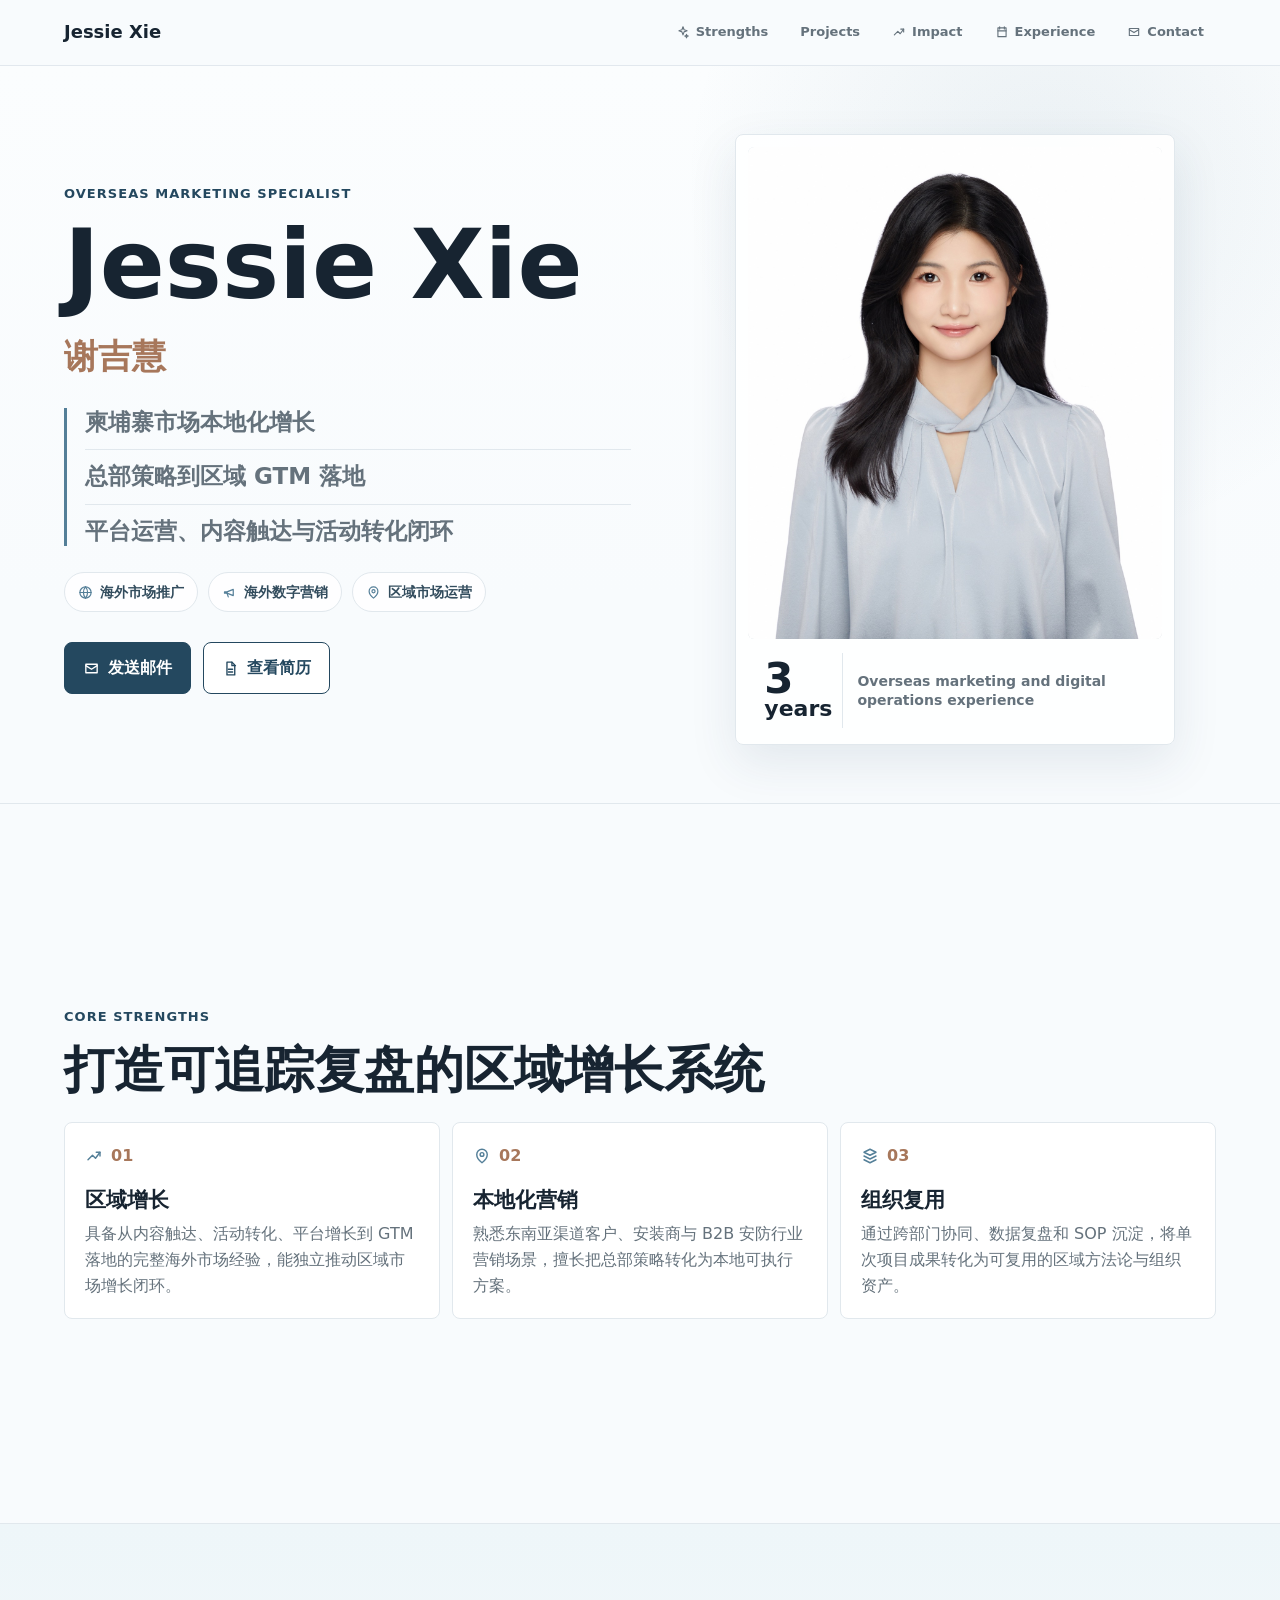
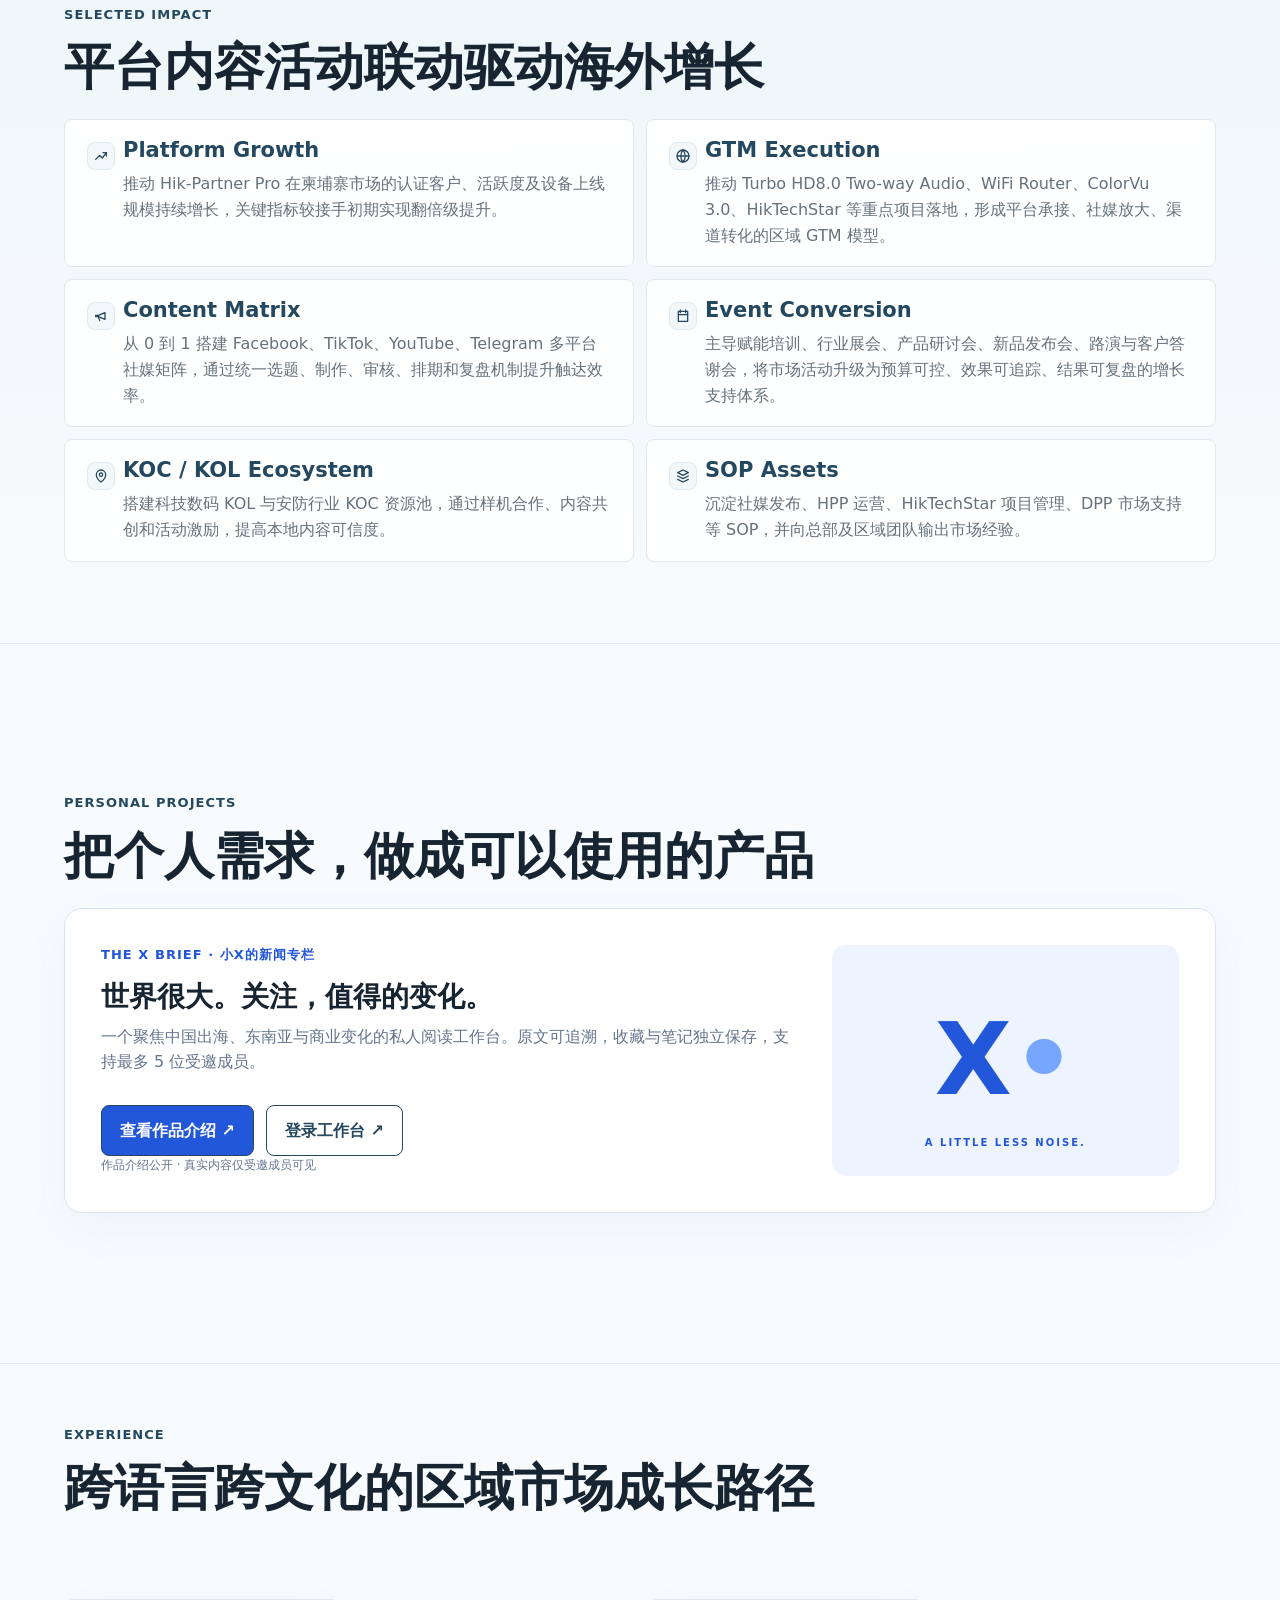
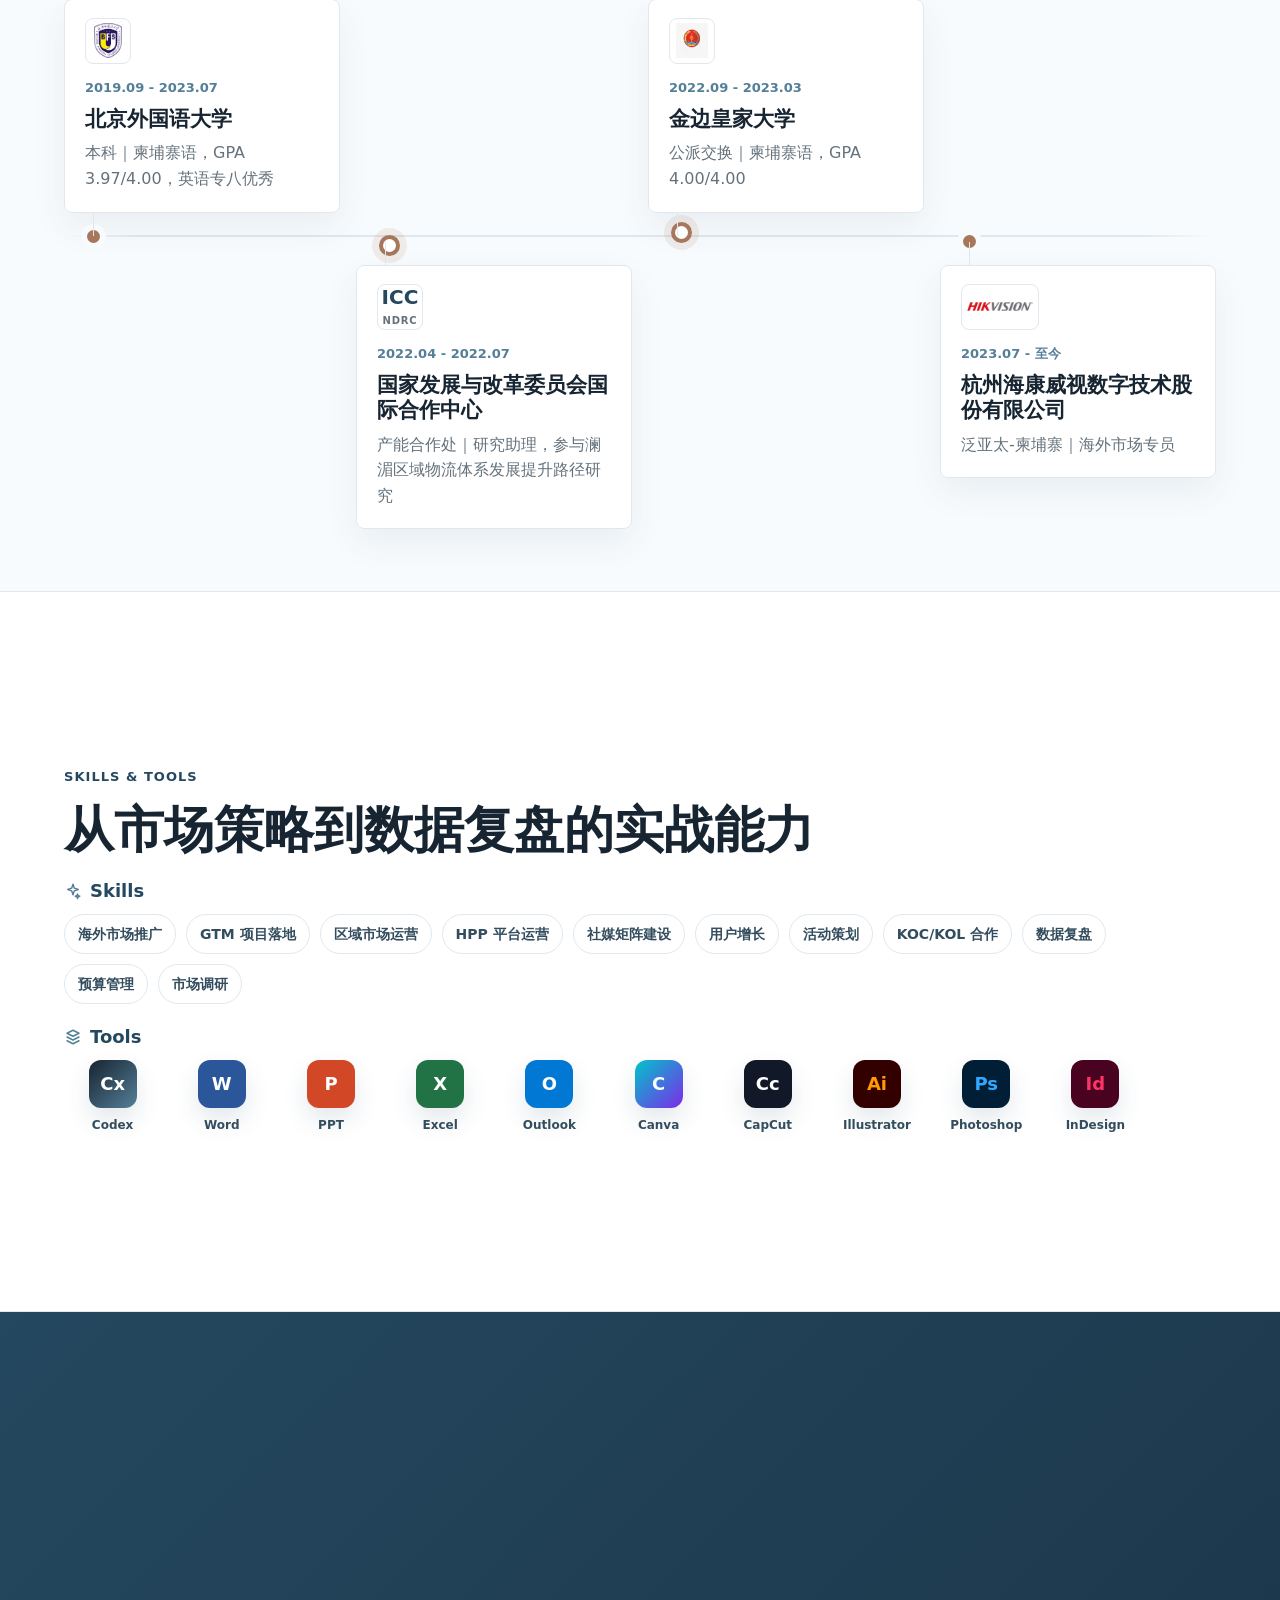
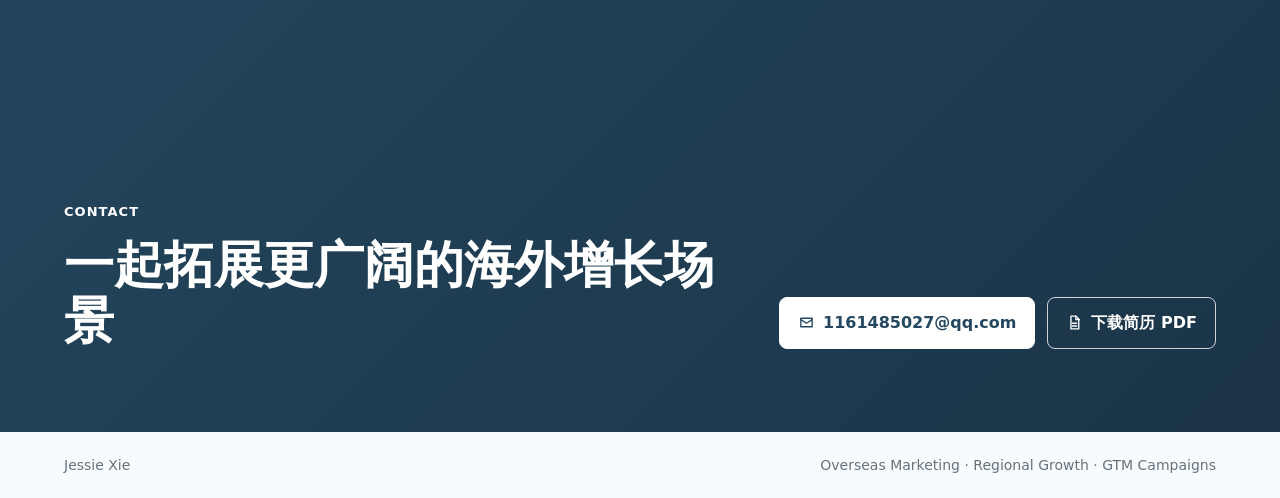
==== commit d63a7c95: "Add The X Brief portfolio project and private workspace links" ====
--- a/index.html
+++ b/index.html
@@ -61,6 +61,7 @@
       <a class="brand" href="#top" aria-label="Jessie Xie home">Jessie Xie</a>
       <nav class="nav" aria-label="Main navigation">
         <a href="#strengths"><svg class="icon"><use href="#icon-spark"></use></svg>Strengths</a>
+        <a href="#projects">Projects</a>
         <a href="#work"><svg class="icon"><use href="#icon-trend"></use></svg>Impact</a>
         <a href="#experience"><svg class="icon"><use href="#icon-calendar"></use></svg>Experience</a>
         <a href="#contact"><svg class="icon"><use href="#icon-mail"></use></svg>Contact</a>
@@ -187,6 +188,11 @@
             </p>
           </article>
         </div>
+      </section>
+
+      <section class="section" id="projects">
+        <div class="section-heading"><p class="eyebrow">Personal Projects</p><h2>把个人需求，做成可以使用的产品</h2></div>
+        <article class="news-project-card"><div><p class="eyebrow">THE X BRIEF · 小X的新闻专栏</p><h3>世界很大。关注，值得的变化。</h3><p>一个聚焦中国出海、东南亚与商业变化的私人阅读工作台。原文可追溯，收藏与笔记独立保存，支持最多 5 位受邀成员。</p><div class="contact-actions"><a class="button primary" href="./xiao-x-news/">查看作品介绍 ↗</a><a class="button secondary" href="https://xiao-x-news.vercel.app/login">登录工作台 ↗</a></div><p class="news-project-note">作品介绍公开 · 真实内容仅受邀成员可见</p></div><div class="news-project-mark" aria-hidden="true">X<span>•</span><small>A LITTLE LESS NOISE.</small></div></article>
       </section>
 
       <section class="section experience-section" id="experience">
--- a/styles.css
+++ b/styles.css
@@ -1018,3 +1018,5 @@
     flex-direction: column;
   }
 }
+
+.news-project-card{display:grid;grid-template-columns:2fr 1fr;gap:36px;padding:36px;background:#fff;border:1px solid #d9e4f6;border-radius:18px;box-shadow:0 16px 48px #2357da0c}.news-project-card h3{font-size:28px;margin:10px 0}.news-project-card p{color:#65758e}.news-project-card .eyebrow{color:#2357da}.news-project-card .button.primary{background:#2357da}.news-project-note{font-size:12px}.news-project-mark{background:#edf3ff;border-radius:14px;display:flex;align-items:center;justify-content:center;position:relative;color:#2357da;font-size:100px;font-weight:800}.news-project-mark span{color:#76a6ff}.news-project-mark small{position:absolute;bottom:25px;font-size:10px;letter-spacing:2px}@media(max-width:760px){.news-project-card{grid-template-columns:1fr;padding:24px}.news-project-mark{min-height:210px}}
